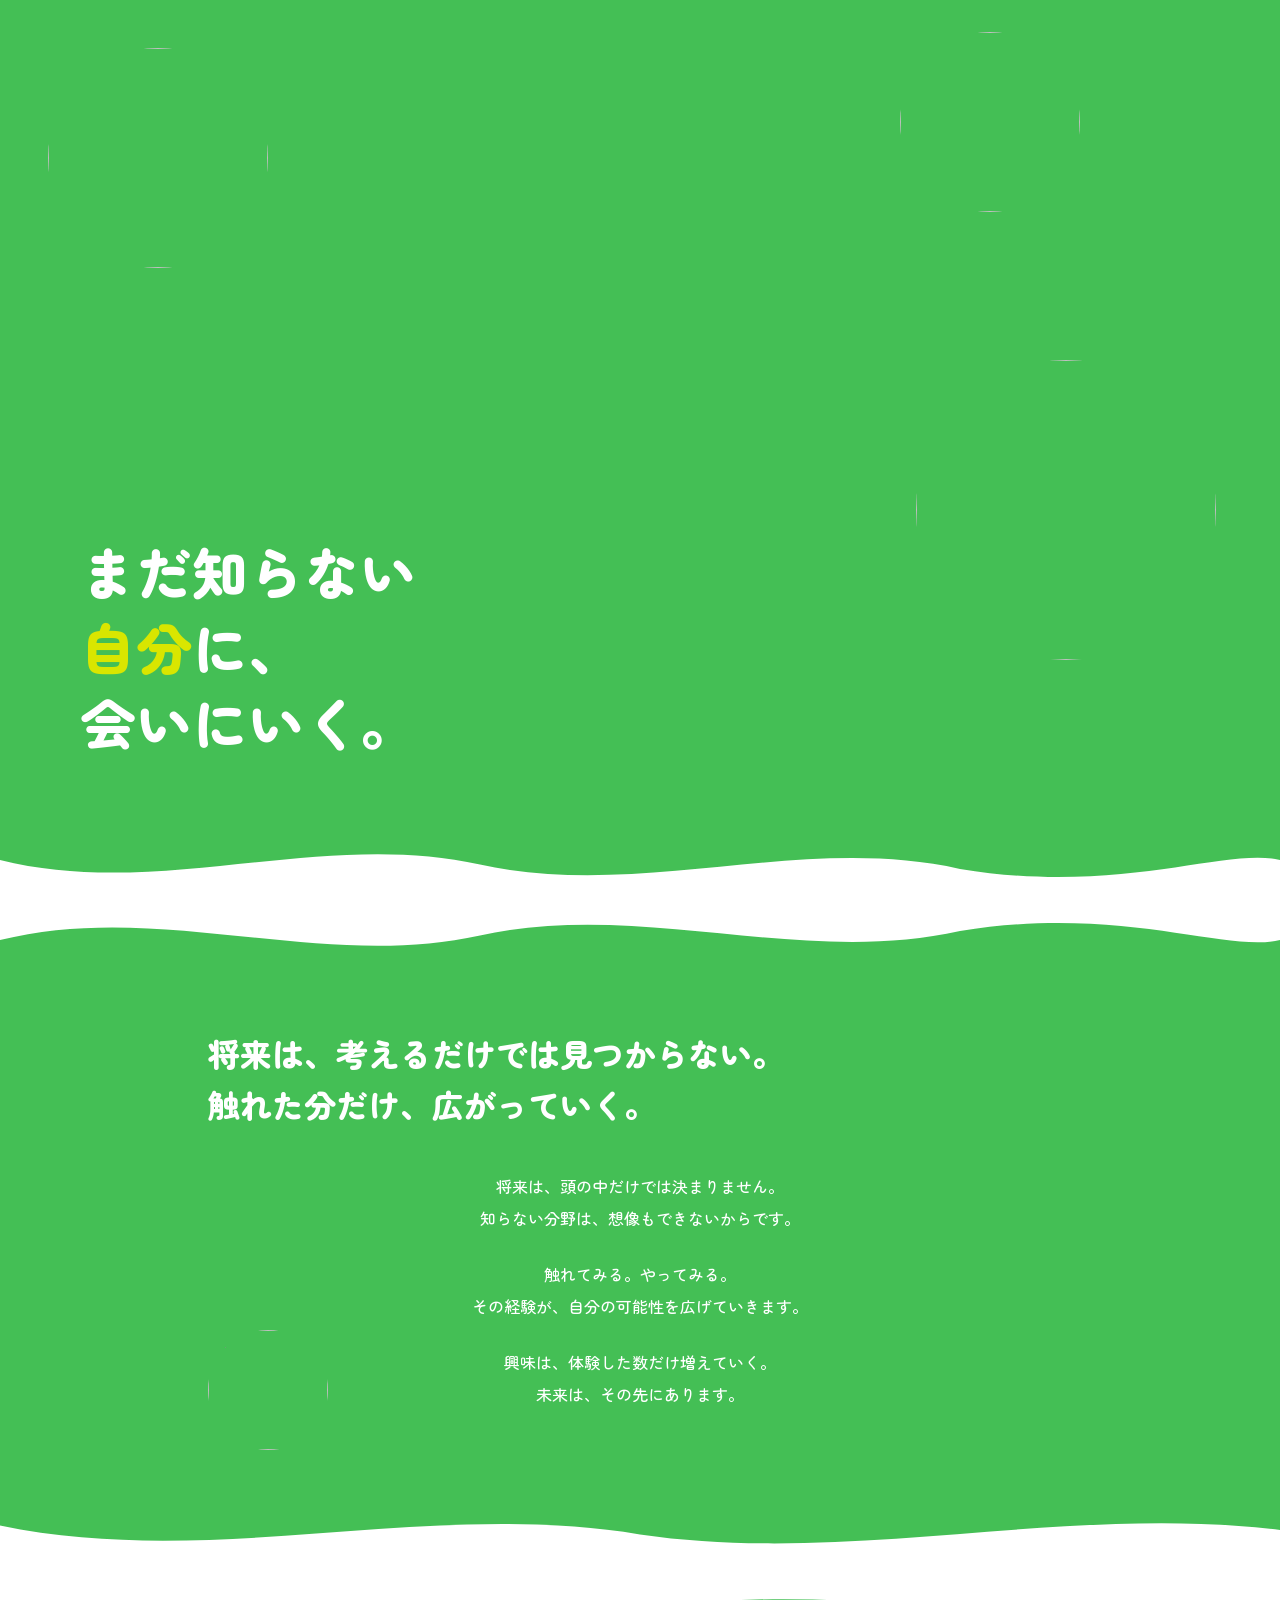
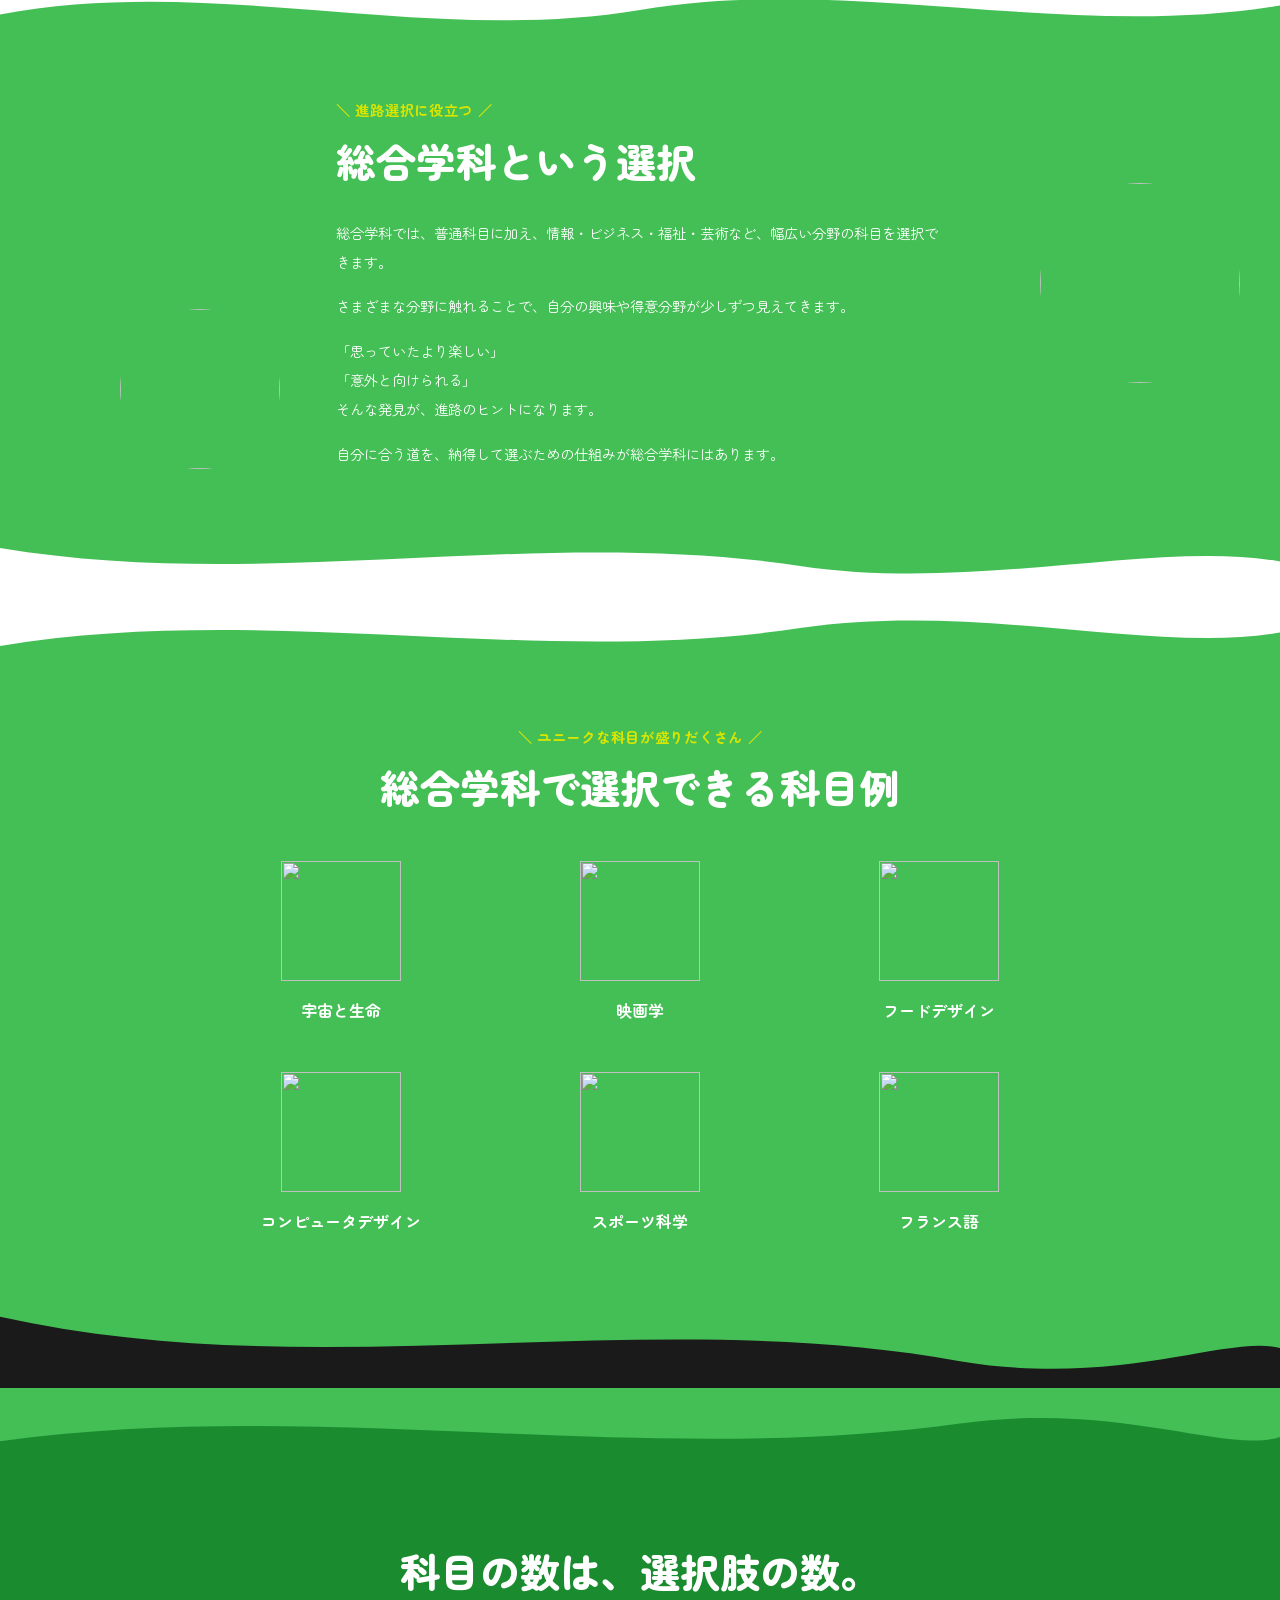
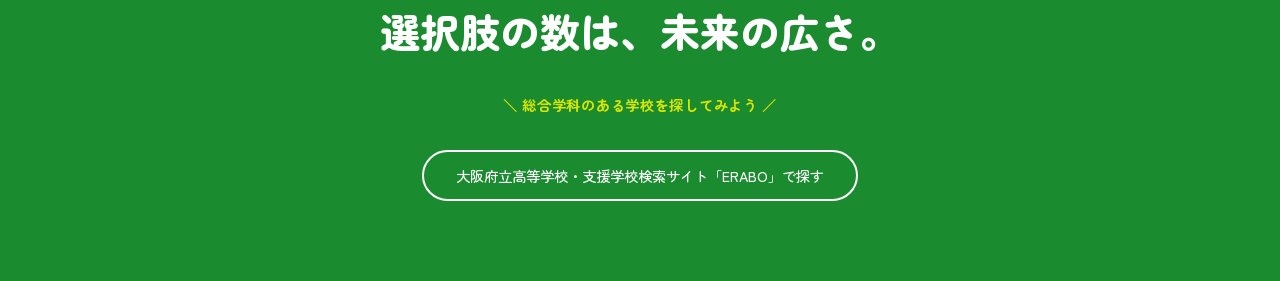
==== pop/index.html @ bb30a40f "下地完成" ====
<!doctype html>
<html lang="ja">
  <head>
    <meta charset="UTF-8" />
    <meta name="viewport" content="width=device-width, initial-scale=1.0" />
    <title>まだ知らない自分に、会いにいく。</title>
    <link rel="preconnect" href="https://fonts.googleapis.com" />
    <link rel="preconnect" href="https://fonts.gstatic.com" crossorigin />
    <link
      href="https://fonts.googleapis.com/css2?family=Zen+Maru+Gothic:wght@300;400;500;700;900&display=swap"
      rel="stylesheet"
    />
    <link rel="stylesheet" href="styles.css" />
  </head>
  <body>

    <!-- ========== HERO ========== -->
    <header class="hero">
      <figure class="hero__photo hero__photo--tl">
        <img src="./assets/photo-star.png" alt="" />
      </figure>
      <figure class="hero__photo hero__photo--tr">
        <img src="./assets/photo-teacher.png" alt="" />
      </figure>
      <figure class="hero__photo hero__photo--cr">
        <img src="./assets/photo-film.png" alt="" />
      </figure>
      <div class="hero__text">
        <h1 class="hero__catch">
          まだ知らない<br /><span class="hero__hl">自分</span>に、<br />会いにいく。
        </h1>
      </div>
      <!-- ↓ Figmaからパスをコピーして差し替えてください -->
      <div class="hero__wave" aria-hidden="true">
        <svg viewBox="0 0 1440 90" preserveAspectRatio="none" xmlns="http://www.w3.org/2000/svg">
          <path d="M0,45 C180,90 360,10 540,50 C720,90 900,15 1080,55 C1260,85 1380,30 1440,45 L1440,90 L0,90 Z" fill="white" />
        </svg>
      </div>
    </header>

    <!-- ========== MESSAGE ========== -->
    <section class="message">
      <div class="message__wave-top" aria-hidden="true">
        <svg viewBox="0 0 1440 90" preserveAspectRatio="none" xmlns="http://www.w3.org/2000/svg">
          <path d="M0,45 C180,0 360,80 540,40 C720,0 900,75 1080,35 C1260,5 1380,60 1440,45 L1440,0 L0,0 Z" fill="white" />
        </svg>
      </div>
      <div class="message__inner">
        <h2 class="message__title">
          将来は、考えるだけでは見つからない。<br />触れた分だけ、広がっていく。
        </h2>
        <div class="message__body">
          <p>将来は、頭の中だけでは決まりません。<br />知らない分野は、想像もできないからです。</p>
          <p>触れてみる。やってみる。<br />その経験が、自分の可能性を広げていきます。</p>
          <p>興味は、体験した数だけ増えていく。<br />未来は、その先にあります。</p>
        </div>
        <figure class="message__photo">
          <img src="./assets/photo-paint.png" alt="" />
        </figure>
      </div>
      <div class="message__wave-bottom" aria-hidden="true">
        <svg viewBox="0 0 1440 90" preserveAspectRatio="none" xmlns="http://www.w3.org/2000/svg">
          <path d="M0,40 C240,90 480,10 720,50 C960,85 1200,15 1440,45 L1440,90 L0,90 Z" fill="white" />
        </svg>
      </div>
    </section>

    <!-- ========== CHOICE ========== -->
    <section class="choice">
      <div class="choice__wave-top" aria-hidden="true">
        <svg viewBox="0 0 1440 90" preserveAspectRatio="none" xmlns="http://www.w3.org/2000/svg">
          <path d="M0,50 C240,5 480,85 720,45 C960,5 1200,80 1440,40 L1440,0 L0,0 Z" fill="white" />
        </svg>
      </div>
      <div class="choice__layout">
        <figure class="choice__photo choice__photo--left" aria-hidden="true">
          <img src="./assets/photo-art.png" alt="" />
        </figure>
        <div class="choice__content">
          <p class="choice__kicker">＼ 進路選択に役立つ ／</p>
          <h2 class="choice__title">総合学科という選択</h2>
          <div class="choice__body">
            <p>
              総合学科では、普通科目に加え、情報・ビジネス・福祉・芸術など、幅広い分野の科目を選択できます。
            </p>
            <p>
              さまざまな分野に触れることで、自分の興味や得意分野が少しずつ見えてきます。
            </p>
            <p>
              「思っていたより楽しい」<br />「意外と向けられる」<br />そんな発見が、進路のヒントになります。
            </p>
            <p>自分に合う道を、納得して選ぶための仕組みが総合学科にはあります。</p>
          </div>
        </div>
        <figure class="choice__photo choice__photo--right" aria-hidden="true">
          <img src="./assets/photo-class.png" alt="" />
        </figure>
      </div>
      <div class="choice__wave-bottom" aria-hidden="true">
        <svg viewBox="0 0 1440 90" preserveAspectRatio="none" xmlns="http://www.w3.org/2000/svg">
          <path d="M0,35 C300,85 600,10 900,55 C1100,85 1300,25 1440,50 L1440,90 L0,90 Z" fill="white" />
        </svg>
      </div>
    </section>

    <!-- ========== EXAMPLE ========== -->
    <section class="example">
      <div class="example__wave-top" aria-hidden="true">
        <svg viewBox="0 0 1440 90" preserveAspectRatio="none" xmlns="http://www.w3.org/2000/svg">
          <path d="M0,55 C300,5 600,80 900,35 C1100,5 1300,65 1440,40 L1440,0 L0,0 Z" fill="white" />
        </svg>
      </div>
      <div class="example__inner">
        <p class="example__kicker">＼ ユニークな科目が盛りだくさん ／</p>
        <h2 class="example__title">総合学科で選択できる科目例</h2>
        <ul class="example__grid">
          <li class="example__item">
            <figure class="example__icon">
              <img src="./assets/icon-space.png" alt="" />
            </figure>
            <p class="example__label">宇宙と生命</p>
          </li>
          <li class="example__item">
            <figure class="example__icon">
              <img src="./assets/icon-film.png" alt="" />
            </figure>
            <p class="example__label">映画学</p>
          </li>
          <li class="example__item">
            <figure class="example__icon">
              <img src="./assets/icon-food.png" alt="" />
            </figure>
            <p class="example__label">フードデザイン</p>
          </li>
          <li class="example__item">
            <figure class="example__icon">
              <img src="./assets/icon-computer.png" alt="" />
            </figure>
            <p class="example__label">コンピュータデザイン</p>
          </li>
          <li class="example__item">
            <figure class="example__icon">
              <img src="./assets/icon-sports.png" alt="" />
            </figure>
            <p class="example__label">スポーツ科学</p>
          </li>
          <li class="example__item">
            <figure class="example__icon">
              <img src="./assets/icon-french.png" alt="" />
            </figure>
            <p class="example__label">フランス語</p>
          </li>
        </ul>
      </div>
      <!-- 黒ウェーブ: Figmaからパスを差し替えてください -->
      <div class="example__wave-bottom" aria-hidden="true">
        <svg viewBox="0 0 1440 100" preserveAspectRatio="none" xmlns="http://www.w3.org/2000/svg">
          <path d="M0,20 C360,100 720,5 1080,70 C1260,100 1380,40 1440,55 L1440,100 L0,100 Z" fill="#1A1A1A" />
        </svg>
      </div>
    </section>

    <!-- ========== CTA ========== -->
    <section class="cta">
      <div class="cta__lower">
        <div class="cta__wave" aria-hidden="true">
          <svg viewBox="0 0 1440 100" preserveAspectRatio="none" xmlns="http://www.w3.org/2000/svg">
            <path d="M0,60 C360,10 720,90 1080,40 C1260,15 1380,75 1440,55 L1440,0 L0,0 Z" fill="var(--clr-green)" />
          </svg>
        </div>
        <div class="cta__inner">
          <h2 class="cta__title">
            科目の数は、選択肢の数。<br />選択肢の数は、未来の広さ。
          </h2>
          <p class="cta__kicker">＼ 総合学科のある学校を探してみよう ／</p>
          <a href="#" class="cta__btn">
            大阪府立高等学校・支援学校検索サイト「ERABO」で探す
          </a>
        </div>
      </div>
    </section>

  </body>
</html>
---- pop/styles.css ----
/* ==============================================
   Design Tokens
   ============================================== */
:root {
  --clr-green:       #44BF55;
  --clr-green-dark:  #1A8B2F;
  --clr-yellow:      #D9E600;
  --clr-white:       #FFFFFF;
  --clr-black:       #1A1A1A;
  --clr-text:        #1A1A1A;

  --ff-base: 'Zen Maru Gothic', sans-serif;
  --fs-xs:   0.75rem;
  --fs-sm:   0.9rem;
  --fs-base: 1rem;
  --fs-md:   1.125rem;
  --fs-lg:   1.5rem;
  --fs-xl:   2rem;
  --fs-2xl:  2.5rem;
  --fs-3xl:  3.5rem;
  --fw-reg:  400;
  --fw-med:  500;
  --fw-bold: 700;
  --fw-blk:  900;

  --sp-8:  0.5rem;
  --sp-12: 0.75rem;
  --sp-16: 1rem;
  --sp-24: 1.5rem;
  --sp-32: 2rem;
  --sp-40: 2.5rem;
  --sp-48: 3rem;
  --sp-64: 4rem;
  --sp-80: 5rem;

  --w-inner:  960px;
  --r-full:   9999px;
}

/* ==============================================
   Reset & Base
   ============================================== */
*, *::before, *::after {
  box-sizing: border-box;
  margin: 0;
  padding: 0;
}

body {
  font-family: var(--ff-base);
  color: var(--clr-text);
  line-height: 1.7;
  background: var(--clr-white);
  -webkit-font-smoothing: antialiased;
}

img    { display: block; max-width: 100%; height: auto; }
ul     { list-style: none; }
a      { text-decoration: none; }
figure { margin: 0; }

/* ==============================================
   Wave utility
   ============================================== */
.hero__wave,
.message__wave-top,
.message__wave-bottom,
.choice__wave-top,
.choice__wave-bottom,
.example__wave-top,
.example__wave-bottom,
.cta__wave {
  display: block;
  line-height: 0;
}

.hero__wave svg,
.message__wave-top svg,
.message__wave-bottom svg,
.choice__wave-top svg,
.choice__wave-bottom svg,
.example__wave-top svg,
.example__wave-bottom svg,
.cta__wave svg {
  width: 100%;
  display: block;
}

/* ==============================================
   Hero
   ============================================== */
.hero {
  position: relative;
  background: var(--clr-green);
  min-height: 100vh;
  overflow: hidden;
}

.hero__photo {
  position: absolute;
  border-radius: 50%;
  overflow: hidden;
}

.hero__photo img {
  width: 100%;
  height: 100%;
  object-fit: cover;
}

.hero__photo--tl {
  width: 220px;
  height: 220px;
  top: 48px;
  left: 48px;
}

.hero__photo--tr {
  width: 180px;
  height: 180px;
  top: 32px;
  right: 200px;
}

.hero__photo--cr {
  width: 300px;
  height: 300px;
  top: 50%;
  right: 64px;
  transform: translateY(-30%);
}

.hero__text {
  position: absolute;
  bottom: 140px;
  left: 80px;
}

.hero__catch {
  font-size: var(--fs-3xl);
  font-weight: var(--fw-blk);
  color: var(--clr-white);
  line-height: 1.35;
}

.hero__hl {
  color: var(--clr-yellow);
}

.hero__wave {
  position: absolute;
  bottom: 0;
  left: 0;
  right: 0;
}

/* ==============================================
   Message
   ============================================== */
.message {
  background: var(--clr-green);
}

.message__inner {
  position: relative;
  max-width: var(--w-inner);
  margin: 0 auto;
  padding: var(--sp-48) var(--sp-48) var(--sp-80);
}

.message__title {
  font-size: var(--fs-xl);
  font-weight: var(--fw-blk);
  color: var(--clr-white);
  line-height: 1.6;
  margin-bottom: var(--sp-40);
}

.message__body {
  display: flex;
  flex-direction: column;
  gap: var(--sp-24);
  font-size: var(--fs-base);
  font-weight: var(--fw-med);
  color: var(--clr-white);
  line-height: 2;
  text-align: center;
}

.message__photo {
  position: absolute;
  bottom: var(--sp-40);
  left: var(--sp-48);
  width: 120px;
  height: 120px;
  border-radius: 50%;
  overflow: hidden;
}

.message__photo img {
  width: 100%;
  height: 100%;
  object-fit: cover;
}

/* ==============================================
   Choice
   ============================================== */
.choice {
  background: var(--clr-green);
}

.choice__layout {
  display: grid;
  grid-template-columns: 120px 1fr 120px;
  align-items: center;
  max-width: var(--w-inner);
  margin: 0 auto;
  padding: var(--sp-48) 0;
  gap: var(--sp-32);
}

.choice__photo {
  border-radius: 50%;
  overflow: hidden;
}

.choice__photo img {
  width: 100%;
  height: 100%;
  object-fit: cover;
}

.choice__photo--left {
  width: 160px;
  height: 160px;
  align-self: end;
  transform: translateX(-40px);
}

.choice__photo--right {
  width: 200px;
  height: 200px;
  align-self: center;
  transform: translateX(40px);
}

.choice__content {
  padding: 0 var(--sp-24);
}

.choice__kicker {
  font-size: var(--fs-sm);
  font-weight: var(--fw-bold);
  color: var(--clr-yellow);
  margin-bottom: var(--sp-12);
  letter-spacing: 0.05em;
}

.choice__title {
  font-size: var(--fs-2xl);
  font-weight: var(--fw-blk);
  color: var(--clr-white);
  line-height: 1.3;
  margin-bottom: var(--sp-32);
}

.choice__body {
  display: flex;
  flex-direction: column;
  gap: var(--sp-16);
  font-size: var(--fs-sm);
  color: var(--clr-white);
  line-height: 2;
}

/* ==============================================
   Example
   ============================================== */
.example {
  background: var(--clr-green);
}

.example__inner {
  max-width: var(--w-inner);
  margin: 0 auto;
  padding: var(--sp-48) var(--sp-48) var(--sp-64);
}

.example__kicker {
  text-align: center;
  font-size: var(--fs-sm);
  font-weight: var(--fw-bold);
  color: var(--clr-yellow);
  margin-bottom: var(--sp-12);
  letter-spacing: 0.05em;
}

.example__title {
  text-align: center;
  font-size: var(--fs-2xl);
  font-weight: var(--fw-blk);
  color: var(--clr-white);
  line-height: 1.3;
  margin-bottom: var(--sp-48);
}

.example__grid {
  display: grid;
  grid-template-columns: repeat(3, 1fr);
  gap: var(--sp-48) var(--sp-32);
}

.example__item {
  display: flex;
  flex-direction: column;
  align-items: center;
  gap: var(--sp-16);
}

.example__icon {
  width: 120px;
  height: 120px;
  display: flex;
  align-items: center;
  justify-content: center;
}

.example__icon img {
  width: 100%;
  height: 100%;
  object-fit: contain;
}

.example__label {
  font-size: var(--fs-base);
  font-weight: var(--fw-bold);
  color: var(--clr-white);
  text-align: center;
}

/* ==============================================
   CTA
   ============================================== */
.cta {
  background: var(--clr-green);
}

.cta__lower {
  background: var(--clr-green-dark);
}

.cta__inner {
  max-width: var(--w-inner);
  margin: 0 auto;
  padding: var(--sp-64) var(--sp-48) var(--sp-80);
  display: flex;
  flex-direction: column;
  align-items: center;
  gap: var(--sp-32);
  text-align: center;
}

.cta__title {
  font-size: var(--fs-2xl);
  font-weight: var(--fw-blk);
  color: var(--clr-white);
  line-height: 1.5;
}

.cta__kicker {
  font-size: var(--fs-sm);
  font-weight: var(--fw-bold);
  color: var(--clr-yellow);
  letter-spacing: 0.05em;
}

.cta__btn {
  display: inline-block;
  border: 2px solid var(--clr-white);
  color: var(--clr-white);
  font-size: var(--fs-sm);
  font-weight: var(--fw-med);
  font-family: var(--ff-base);
  padding: var(--sp-12) var(--sp-32);
  border-radius: var(--r-full);
  line-height: 1.6;
  transition: background 0.25s ease, color 0.25s ease;
}

.cta__btn:hover {
  background: var(--clr-white);
  color: var(--clr-green-dark);
}
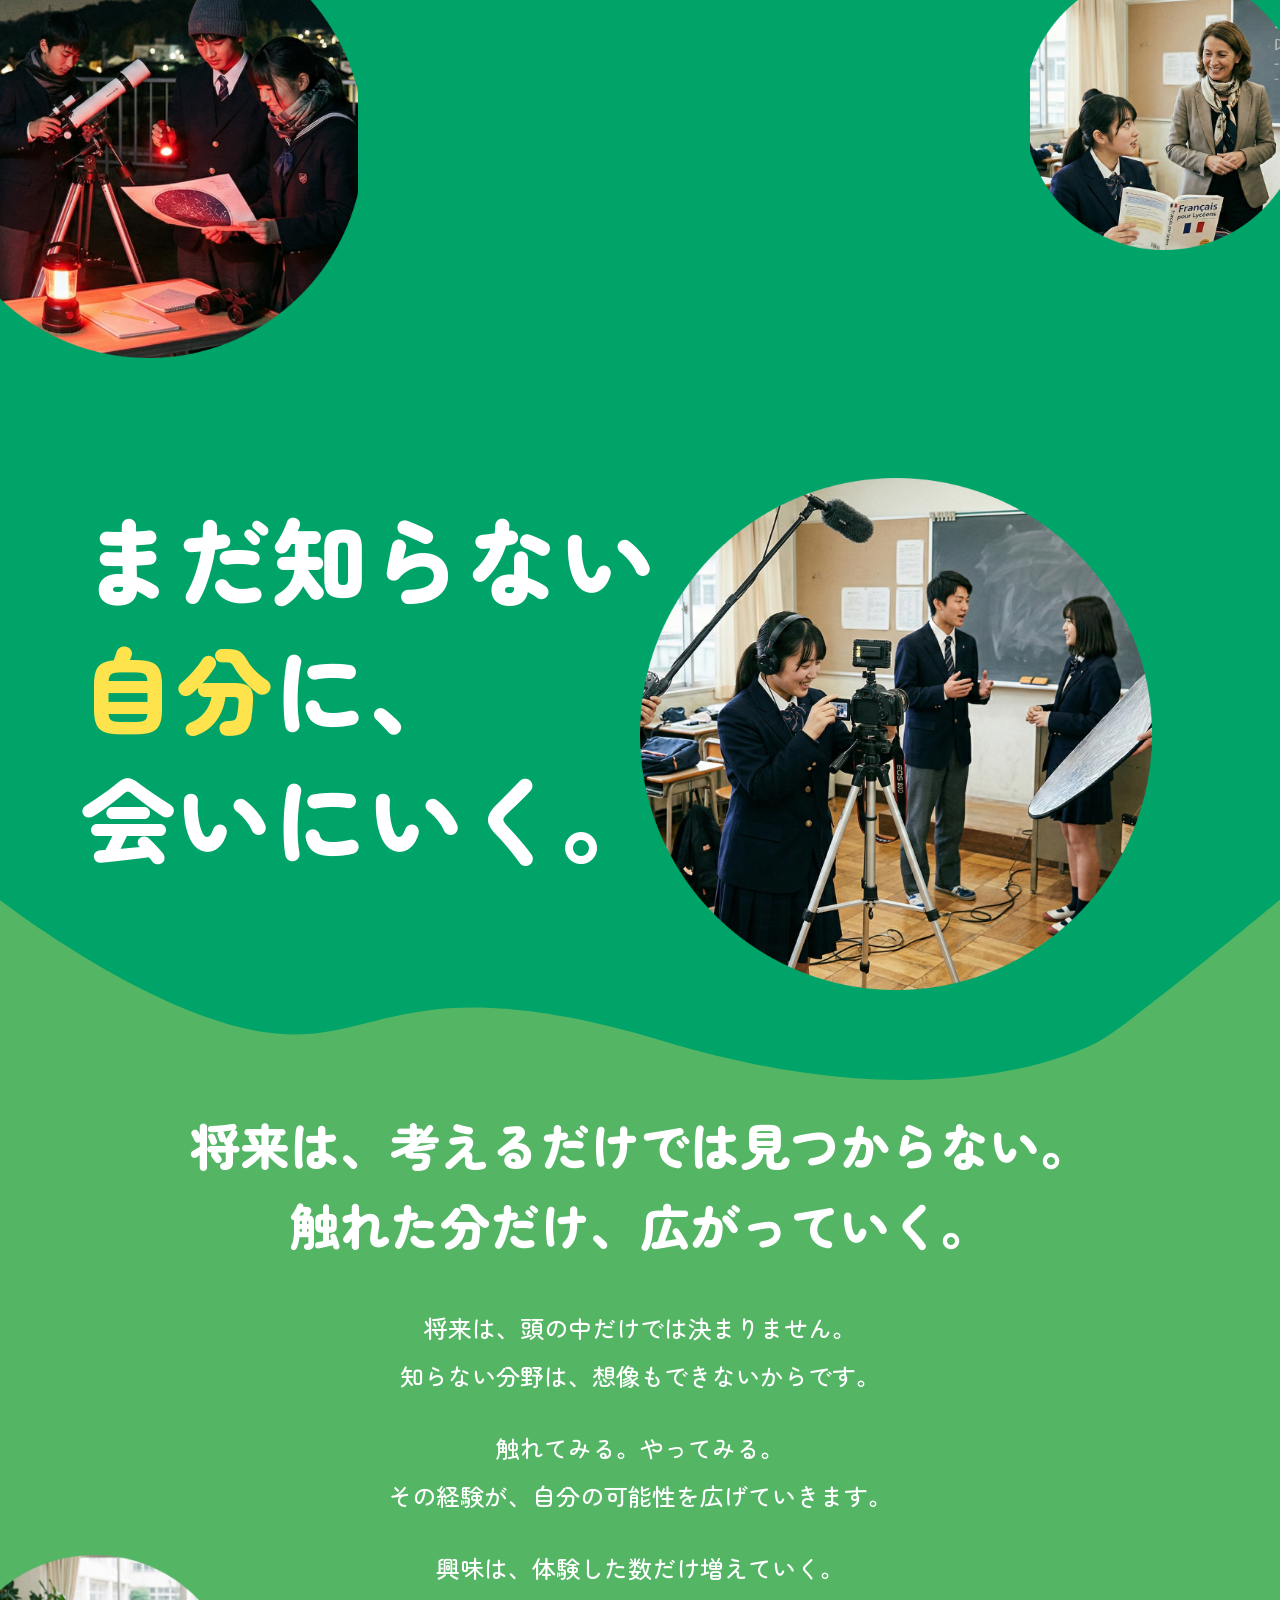
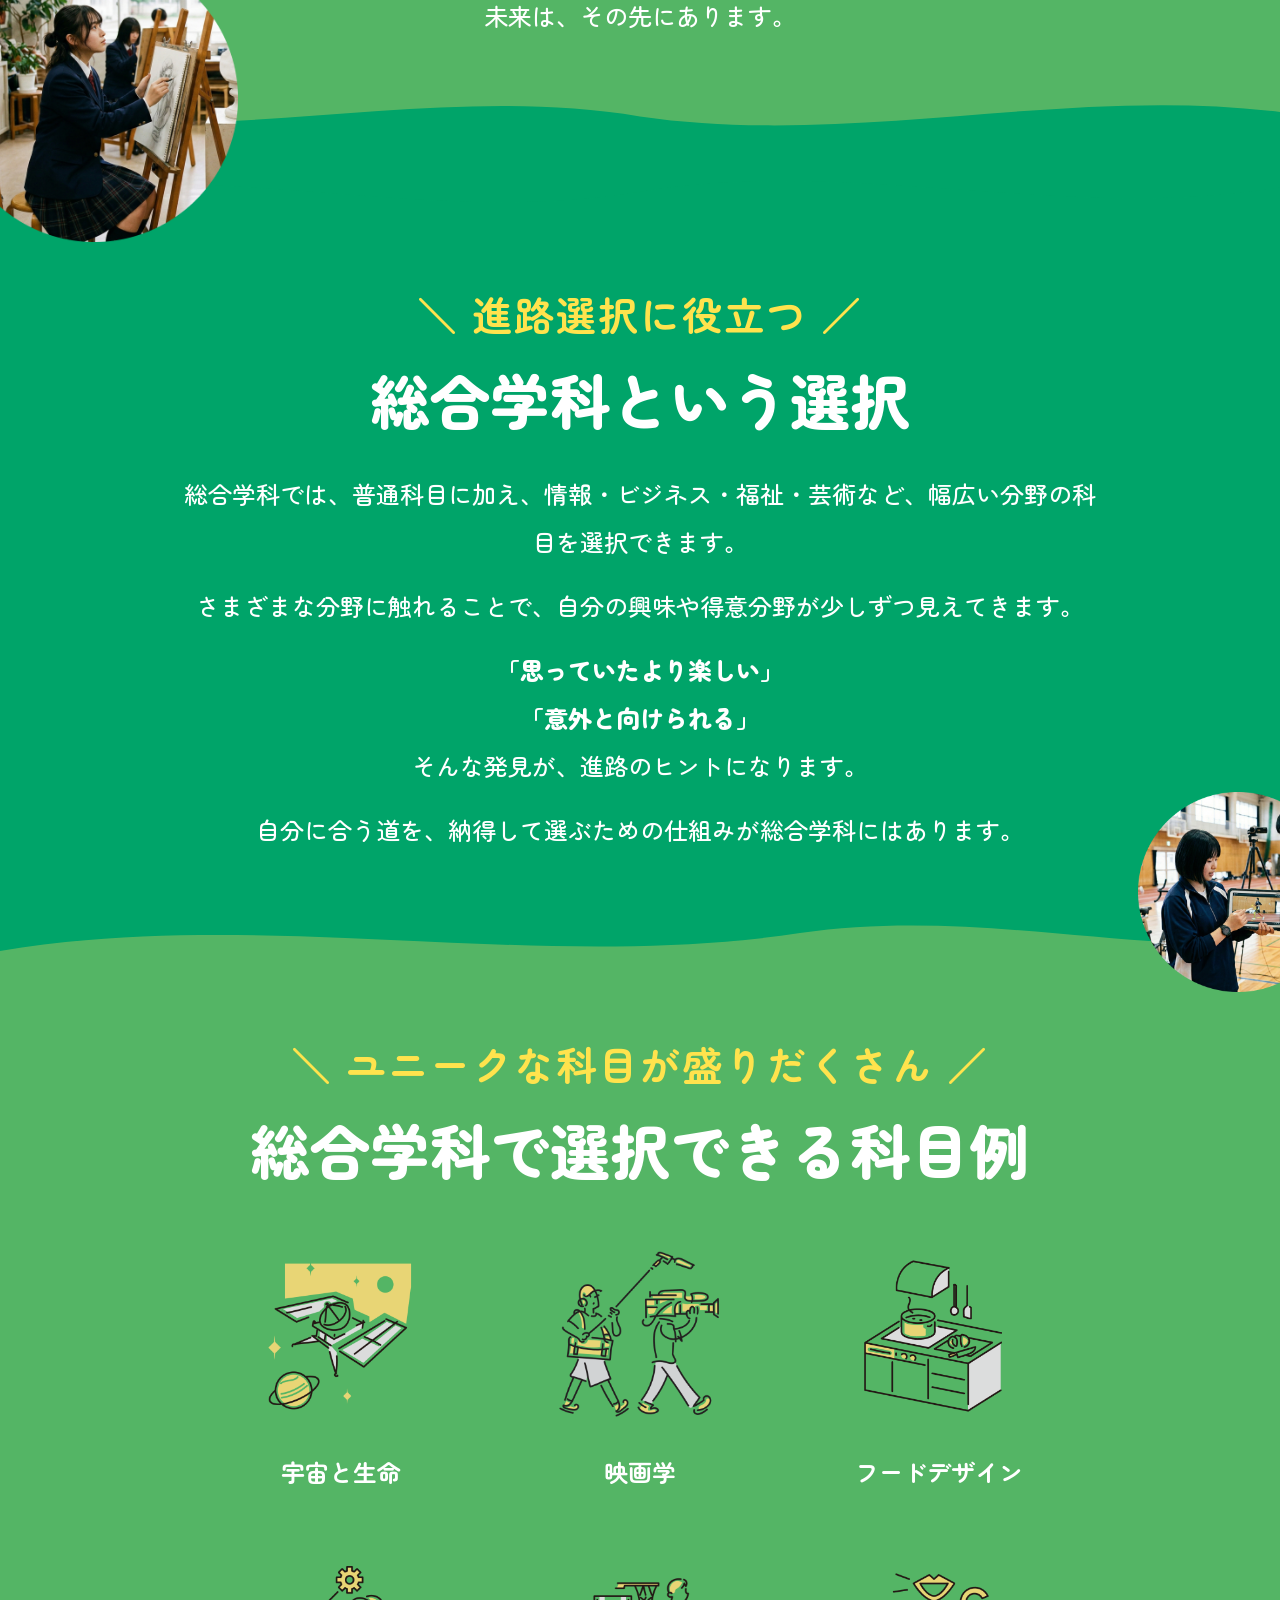
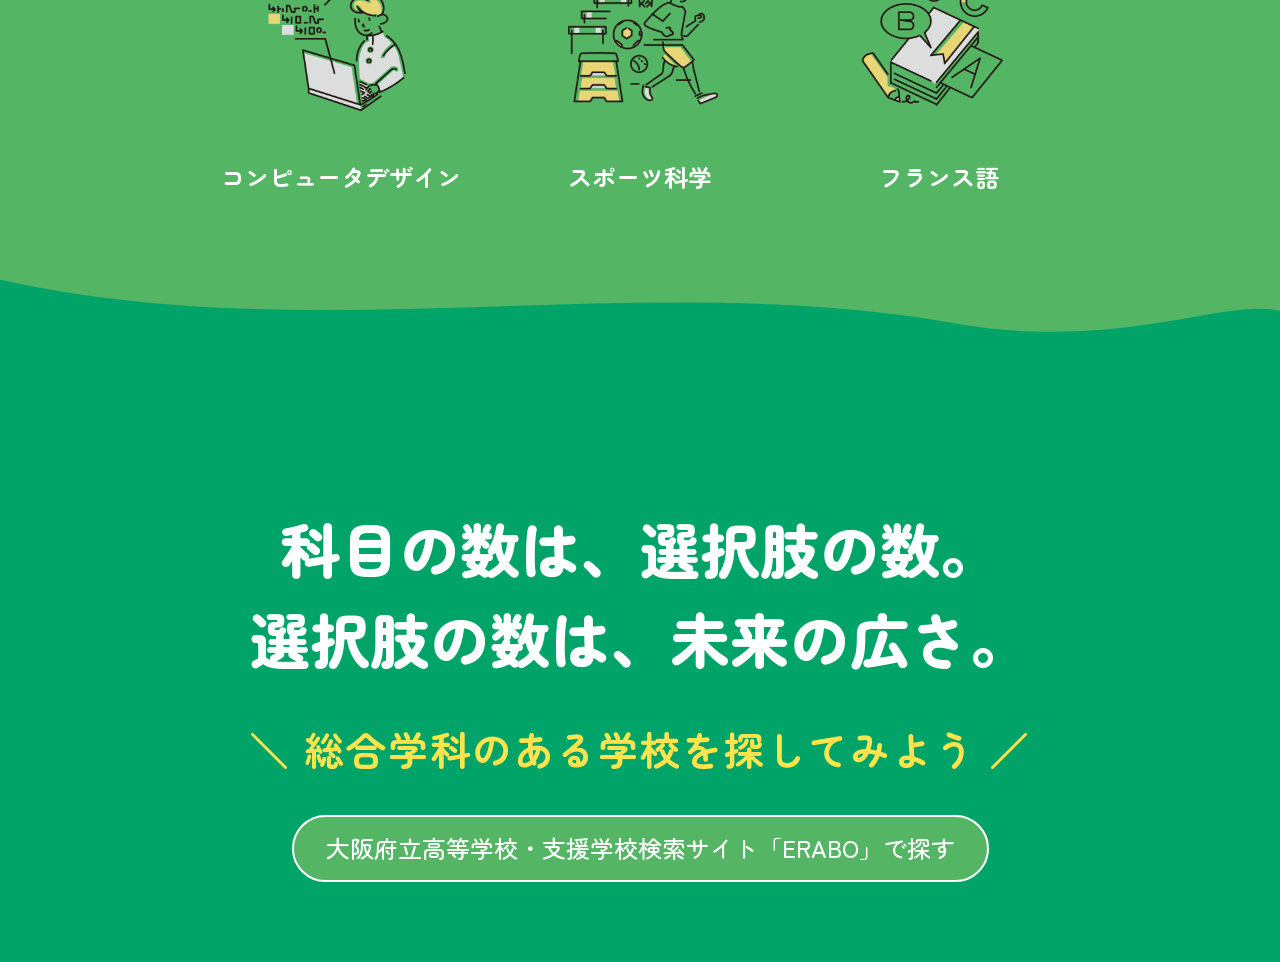
==== commit b0994a3e: "ラーラ基本まで" ====
--- a/pop/index.html
+++ b/pop/index.html
@@ -13,7 +13,6 @@
     <link rel="stylesheet" href="styles.css" />
   </head>
   <body>
-
     <!-- ========== HERO ========== -->
     <header class="hero">
       <figure class="hero__photo hero__photo--tl">
@@ -27,22 +26,47 @@
       </figure>
       <div class="hero__text">
         <h1 class="hero__catch">
-          まだ知らない<br /><span class="hero__hl">自分</span>に、<br />会いにいく。
+          まだ知らない<br /><span class="hero__hl">自分</span
+          >に、<br />会いにいく。
         </h1>
       </div>
       <!-- ↓ Figmaからパスをコピーして差し替えてください -->
-      <div class="hero__wave" aria-hidden="true">
-        <svg viewBox="0 0 1440 90" preserveAspectRatio="none" xmlns="http://www.w3.org/2000/svg">
-          <path d="M0,45 C180,90 360,10 540,50 C720,90 900,15 1080,55 C1260,85 1380,30 1440,45 L1440,90 L0,90 Z" fill="white" />
-        </svg>
-      </div>
+      <!-- <div class="hero__wave" aria-hidden="true">
+        <svg
+          preserveAspectRatio="none"
+          xmlns="http://www.w3.org/2000/svg"
+        >
+          <path
+            d="M0,45 C180,90 360,10 540,50 C720,90 900,15 1080,55 C1260,85 1380,30 1440,45 L1440,90 L0,90 Z"
+            fill="#00A469"
+          />
+        </svg>
+      </div> -->
     </header>
 
     <!-- ========== MESSAGE ========== -->
     <section class="message">
       <div class="message__wave-top" aria-hidden="true">
-        <svg viewBox="0 0 1440 90" preserveAspectRatio="none" xmlns="http://www.w3.org/2000/svg">
-          <path d="M0,45 C180,0 360,80 540,40 C720,0 900,75 1080,35 C1260,5 1380,60 1440,45 L1440,0 L0,0 Z" fill="white" />
+        <!-- <svg
+          viewBox="0 0 1440 90"
+          preserveAspectRatio="none"
+          xmlns="http://www.w3.org/2000/svg"
+        >
+          <path
+            d="M0,45 C180,0 360,80 540,40 C720,0 900,75 1080,35 C1260,5 1380,60 1440,45 L1440,0 L0,0 Z"
+            fill="#00A469"
+          />
+        </svg> -->
+        <svg
+          viewBox="0 0 1720 403"
+          preserveAspectRatio="none"
+          fill="#00A469"
+          xmlns="http://www.w3.org/2000/svg"
+        >
+          <path
+            d="M1719.5 0C1719.5 0 1515.39 282.019 1477 316C1438.61 349.98 1246.11 493.5 892.108 316C538.109 138.5 509.386 335.355 353.497 295.5C197.675 255.662 0.17025 0.220221 0 0H1719.5Z"
+            fill="#00A469"
+          />
         </svg>
       </div>
       <div class="message__inner">
@@ -50,17 +74,30 @@
           将来は、考えるだけでは見つからない。<br />触れた分だけ、広がっていく。
         </h2>
         <div class="message__body">
-          <p>将来は、頭の中だけでは決まりません。<br />知らない分野は、想像もできないからです。</p>
-          <p>触れてみる。やってみる。<br />その経験が、自分の可能性を広げていきます。</p>
-          <p>興味は、体験した数だけ増えていく。<br />未来は、その先にあります。</p>
-        </div>
-        <figure class="message__photo">
-          <img src="./assets/photo-paint.png" alt="" />
-        </figure>
-      </div>
+          <p>
+            将来は、頭の中だけでは決まりません。<br />知らない分野は、想像もできないからです。
+          </p>
+          <p>
+            触れてみる。やってみる。<br />その経験が、自分の可能性を広げていきます。
+          </p>
+          <p>
+            興味は、体験した数だけ増えていく。<br />未来は、その先にあります。
+          </p>
+        </div>
+      </div>
+      <figure class="message__photo">
+        <img src="./assets/photo-paint.png" alt="" />
+      </figure>
       <div class="message__wave-bottom" aria-hidden="true">
-        <svg viewBox="0 0 1440 90" preserveAspectRatio="none" xmlns="http://www.w3.org/2000/svg">
-          <path d="M0,40 C240,90 480,10 720,50 C960,85 1200,15 1440,45 L1440,90 L0,90 Z" fill="white" />
+        <svg
+          viewBox="0 0 1440 90"
+          preserveAspectRatio="none"
+          xmlns="http://www.w3.org/2000/svg"
+        >
+          <path
+            d="M0,40 C240,90 480,10 720,50 C960,85 1200,15 1440,45 L1440,90 L0,90 Z"
+            fill="#00A469"
+          />
         </svg>
       </div>
     </section>
@@ -68,13 +105,20 @@
     <!-- ========== CHOICE ========== -->
     <section class="choice">
       <div class="choice__wave-top" aria-hidden="true">
-        <svg viewBox="0 0 1440 90" preserveAspectRatio="none" xmlns="http://www.w3.org/2000/svg">
-          <path d="M0,50 C240,5 480,85 720,45 C960,5 1200,80 1440,40 L1440,0 L0,0 Z" fill="white" />
+        <svg
+          viewBox="0 0 1440 90"
+          preserveAspectRatio="none"
+          xmlns="http://www.w3.org/2000/svg"
+        >
+          <path
+            d="M0,50 C240,5 480,85 720,45 C960,5 1200,80 1440,40 L1440,0 L0,0 Z"
+            fill="#00A469"
+          />
         </svg>
       </div>
       <div class="choice__layout">
         <figure class="choice__photo choice__photo--left" aria-hidden="true">
-          <img src="./assets/photo-art.png" alt="" />
+          <!-- <img src="./assets/photo-art.png" alt="" /> -->
         </figure>
         <div class="choice__content">
           <p class="choice__kicker">＼ 進路選択に役立つ ／</p>
@@ -87,27 +131,49 @@
               さまざまな分野に触れることで、自分の興味や得意分野が少しずつ見えてきます。
             </p>
             <p>
-              「思っていたより楽しい」<br />「意外と向けられる」<br />そんな発見が、進路のヒントになります。
-            </p>
-            <p>自分に合う道を、納得して選ぶための仕組みが総合学科にはあります。</p>
+              <span class="choice__highlight">「思っていたより楽しい」</span
+              ><br />
+              <span class="choice__highlight">「意外と向けられる」</span><br />
+              そんな発見が、進路のヒントになります。
+            </p>
+            <p>
+              自分に合う道を、納得して選ぶための仕組みが総合学科にはあります。
+            </p>
           </div>
         </div>
-        <figure class="choice__photo choice__photo--right" aria-hidden="true">
+        <!-- <figure class="choice__photo choice__photo--right" aria-hidden="true">
           <img src="./assets/photo-class.png" alt="" />
-        </figure>
-      </div>
+        </figure> -->
+      </div>
+      <figure class="choice__photo choice__photo--right" aria-hidden="true">
+        <img src="./assets/photo-class.png" alt="" />
+      </figure>
       <div class="choice__wave-bottom" aria-hidden="true">
-        <svg viewBox="0 0 1440 90" preserveAspectRatio="none" xmlns="http://www.w3.org/2000/svg">
-          <path d="M0,35 C300,85 600,10 900,55 C1100,85 1300,25 1440,50 L1440,90 L0,90 Z" fill="white" />
-        </svg>
+        <!-- <svg
+          viewBox="0 0 1440 90"
+          preserveAspectRatio="none"
+          xmlns="http://www.w3.org/2000/svg"
+        >
+          <path
+            d="M0,35 C300,85 600,10 900,55 C1100,85 1300,25 1440,50 L1440,90 L0,90 Z"
+            fill="white"
+          />
+        </svg> -->
       </div>
     </section>
 
     <!-- ========== EXAMPLE ========== -->
     <section class="example">
       <div class="example__wave-top" aria-hidden="true">
-        <svg viewBox="0 0 1440 90" preserveAspectRatio="none" xmlns="http://www.w3.org/2000/svg">
-          <path d="M0,55 C300,5 600,80 900,35 C1100,5 1300,65 1440,40 L1440,0 L0,0 Z" fill="white" />
+        <svg
+          viewBox="0 0 1440 90"
+          preserveAspectRatio="none"
+          xmlns="http://www.w3.org/2000/svg"
+        >
+          <path
+            d="M0,55 C300,5 600,80 900,35 C1100,5 1300,65 1440,40 L1440,0 L0,0 Z"
+            fill="#00A469"
+          />
         </svg>
       </div>
       <div class="example__inner">
@@ -152,10 +218,17 @@
           </li>
         </ul>
       </div>
-      <!-- 黒ウェーブ: Figmaからパスを差し替えてください -->
+
       <div class="example__wave-bottom" aria-hidden="true">
-        <svg viewBox="0 0 1440 100" preserveAspectRatio="none" xmlns="http://www.w3.org/2000/svg">
-          <path d="M0,20 C360,100 720,5 1080,70 C1260,100 1380,40 1440,55 L1440,100 L0,100 Z" fill="#1A1A1A" />
+        <svg
+          viewBox="0 0 1440 100"
+          preserveAspectRatio="none"
+          xmlns="http://www.w3.org/2000/svg"
+        >
+          <path
+            d="M0,20 C360,100 720,5 1080,70 C1260,100 1380,40 1440,55 L1440,100 L0,100 Z"
+            fill="#00A469"
+          />
         </svg>
       </div>
     </section>
@@ -164,8 +237,15 @@
     <section class="cta">
       <div class="cta__lower">
         <div class="cta__wave" aria-hidden="true">
-          <svg viewBox="0 0 1440 100" preserveAspectRatio="none" xmlns="http://www.w3.org/2000/svg">
-            <path d="M0,60 C360,10 720,90 1080,40 C1260,15 1380,75 1440,55 L1440,0 L0,0 Z" fill="var(--clr-green)" />
+          <svg
+            viewBox="0 0 1440 100"
+            preserveAspectRatio="none"
+            xmlns="http://www.w3.org/2000/svg"
+          >
+            <path
+              d="M0,60 C360,10 720,90 1080,40 C1260,15 1380,75 1440,55 L1440,0 L0,0 Z"
+              fill="#00A469"
+            />
           </svg>
         </div>
         <div class="cta__inner">
@@ -179,6 +259,5 @@
         </div>
       </div>
     </section>
-
   </body>
 </html>
--- a/pop/styles.css
+++ b/pop/styles.css
@@ -2,28 +2,31 @@
    Design Tokens
    ============================================== */
 :root {
-  --clr-green:       #44BF55;
-  --clr-green-dark:  #1A8B2F;
-  --clr-yellow:      #D9E600;
-  --clr-white:       #FFFFFF;
-  --clr-black:       #1A1A1A;
-  --clr-text:        #1A1A1A;
+  --clr-green: #54B565;
+  --clr-green-dark: #00A469;
+  --clr-yellow: #FFE34D;
+  --clr-white: #FFFFFF;
+  --clr-black: #1A1A1A;
+  --clr-text: #FFFFFF;
 
   --ff-base: 'Zen Maru Gothic', sans-serif;
-  --fs-xs:   0.75rem;
-  --fs-sm:   0.9rem;
-  --fs-base: 1rem;
-  --fs-md:   1.125rem;
-  --fs-lg:   1.5rem;
-  --fs-xl:   2rem;
-  --fs-2xl:  2.5rem;
-  --fs-3xl:  3.5rem;
-  --fw-reg:  400;
-  --fw-med:  500;
+  --fs-xs: 0.75rem;
+  --fs-sm: 0.9rem;
+  --fs-base: 24px;
+  --fs-md: 1.125rem;
+  --fs-lg: 32px;
+  --fs-24: 24px;
+  --fs-40: 40px;
+  --fs-60: 60px;
+  --fs-xl: 50px;
+  --fs-2xl: 1rem;
+  --fs-3xl: 96px;
+  --fw-reg: 400;
+  --fw-med: 500;
   --fw-bold: 700;
-  --fw-blk:  900;
-
-  --sp-8:  0.5rem;
+  --fw-blk: 900;
+
+  --sp-8: 0.5rem;
   --sp-12: 0.75rem;
   --sp-16: 1rem;
   --sp-24: 1.5rem;
@@ -33,14 +36,16 @@
   --sp-64: 4rem;
   --sp-80: 5rem;
 
-  --w-inner:  960px;
-  --r-full:   9999px;
+  --w-inner: 960px;
+  --r-full: 9999px;
 }
 
 /* ==============================================
    Reset & Base
    ============================================== */
-*, *::before, *::after {
+*,
+*::before,
+*::after {
   box-sizing: border-box;
   margin: 0;
   padding: 0;
@@ -54,10 +59,23 @@
   -webkit-font-smoothing: antialiased;
 }
 
-img    { display: block; max-width: 100%; height: auto; }
-ul     { list-style: none; }
-a      { text-decoration: none; }
-figure { margin: 0; }
+img {
+  display: block;
+  max-width: 100%;
+  height: auto;
+}
+
+ul {
+  list-style: none;
+}
+
+a {
+  text-decoration: none;
+}
+
+figure {
+  margin: 0;
+}
 
 /* ==============================================
    Wave utility
@@ -75,7 +93,6 @@
 }
 
 .hero__wave svg,
-.message__wave-top svg,
 .message__wave-bottom svg,
 .choice__wave-top svg,
 .choice__wave-bottom svg,
@@ -86,20 +103,25 @@
   display: block;
 }
 
+.message__wave-top svg {
+  width: 100%;
+  display: block;
+  height: 20vh;
+}
+
 /* ==============================================
    Hero
    ============================================== */
 .hero {
   position: relative;
-  background: var(--clr-green);
+  background: var(--clr-green-dark);
   min-height: 100vh;
-  overflow: hidden;
 }
 
 .hero__photo {
   position: absolute;
   border-radius: 50%;
-  overflow: hidden;
+  /* overflow: hidden; */
 }
 
 .hero__photo img {
@@ -109,35 +131,37 @@
 }
 
 .hero__photo--tl {
-  width: 220px;
-  height: 220px;
-  top: 48px;
-  left: 48px;
+  width: 30vw;
+  height: 30vw;
+  top: -2vw;
+  left: -2vw;
 }
 
 .hero__photo--tr {
-  width: 180px;
-  height: 180px;
-  top: 32px;
-  right: 200px;
+  width: 20vw;
+  height: 20vw;
+  top: -0.5vw;
+  right: -0.5vw;
 }
 
 .hero__photo--cr {
-  width: 300px;
-  height: 300px;
-  top: 50%;
-  right: 64px;
-  transform: translateY(-30%);
+  width: 40vw;
+  height: 40vw;
+  bottom: -10vh;
+  right: 10vw;
+  z-index: 5;
+
 }
 
 .hero__text {
   position: absolute;
-  bottom: 140px;
+  bottom: 2vh;
   left: 80px;
+  ;
 }
 
 .hero__catch {
-  font-size: var(--fs-3xl);
+  font-size: clamp(32px, 10vw, var(--fs-3xl));
   font-weight: var(--fw-blk);
   color: var(--clr-white);
   line-height: 1.35;
@@ -152,6 +176,7 @@
   bottom: 0;
   left: 0;
   right: 0;
+  display: none;
 }
 
 /* ==============================================
@@ -159,13 +184,14 @@
    ============================================== */
 .message {
   background: var(--clr-green);
+  position: relative;
 }
 
 .message__inner {
-  position: relative;
-  max-width: var(--w-inner);
+
+  max-width: 1200px;
   margin: 0 auto;
-  padding: var(--sp-48) var(--sp-48) var(--sp-80);
+  padding: var(--sp-24) var(--sp-48) var(--sp-32);
 }
 
 .message__title {
@@ -174,6 +200,7 @@
   color: var(--clr-white);
   line-height: 1.6;
   margin-bottom: var(--sp-40);
+  text-align: center;
 }
 
 .message__body {
@@ -189,30 +216,30 @@
 
 .message__photo {
   position: absolute;
-  bottom: var(--sp-40);
-  left: var(--sp-48);
-  width: 120px;
-  height: 120px;
-  border-radius: 50%;
-  overflow: hidden;
+  bottom: -10vh;
+  left: -2vh;
+  width: 20vw;
+  min-width: 150px;
+  z-index: 5;
 }
 
 .message__photo img {
   width: 100%;
-  height: 100%;
-  object-fit: cover;
-}
+  height: auto;
+}
+
 
 /* ==============================================
    Choice
    ============================================== */
 .choice {
-  background: var(--clr-green);
+  background: var(--clr-green-dark);
+  position: relative;
 }
 
 .choice__layout {
   display: grid;
-  grid-template-columns: 120px 1fr 120px;
+  grid-template-columns: 1fr;
   align-items: center;
   max-width: var(--w-inner);
   margin: 0 auto;
@@ -221,12 +248,14 @@
 }
 
 .choice__photo {
+  position: absolute;
   border-radius: 50%;
-  overflow: hidden;
+  /* overflow: hidden; */
+  right: -2vh;
+  bottom: -10vh;
 }
 
 .choice__photo img {
-  width: 100%;
   height: 100%;
   object-fit: cover;
 }
@@ -247,10 +276,11 @@
 
 .choice__content {
   padding: 0 var(--sp-24);
+  text-align: center;
 }
 
 .choice__kicker {
-  font-size: var(--fs-sm);
+  font-size: var(--fs-40);
   font-weight: var(--fw-bold);
   color: var(--clr-yellow);
   margin-bottom: var(--sp-12);
@@ -258,7 +288,7 @@
 }
 
 .choice__title {
-  font-size: var(--fs-2xl);
+  font-size: var(--fs-60);
   font-weight: var(--fw-blk);
   color: var(--clr-white);
   line-height: 1.3;
@@ -269,9 +299,14 @@
   display: flex;
   flex-direction: column;
   gap: var(--sp-16);
-  font-size: var(--fs-sm);
+  font-size: var(--fs-base);
+  font-weight: var(--fw-med);
   color: var(--clr-white);
   line-height: 2;
+}
+
+.choice__highlight {
+  font-weight: var(--fw-blk);
 }
 
 /* ==============================================
@@ -289,7 +324,7 @@
 
 .example__kicker {
   text-align: center;
-  font-size: var(--fs-sm);
+  font-size: var(--fs-40);
   font-weight: var(--fw-bold);
   color: var(--clr-yellow);
   margin-bottom: var(--sp-12);
@@ -298,7 +333,7 @@
 
 .example__title {
   text-align: center;
-  font-size: var(--fs-2xl);
+  font-size: var(--fs-60);
   font-weight: var(--fw-blk);
   color: var(--clr-white);
   line-height: 1.3;
@@ -319,8 +354,8 @@
 }
 
 .example__icon {
-  width: 120px;
-  height: 120px;
+  width: 200px;
+  height: 200px;
   display: flex;
   align-items: center;
   justify-content: center;
@@ -362,14 +397,14 @@
 }
 
 .cta__title {
-  font-size: var(--fs-2xl);
+  font-size: var(--fs-60);
   font-weight: var(--fw-blk);
   color: var(--clr-white);
   line-height: 1.5;
 }
 
 .cta__kicker {
-  font-size: var(--fs-sm);
+  font-size: var(--fs-40);
   font-weight: var(--fw-bold);
   color: var(--clr-yellow);
   letter-spacing: 0.05em;
@@ -379,16 +414,17 @@
   display: inline-block;
   border: 2px solid var(--clr-white);
   color: var(--clr-white);
-  font-size: var(--fs-sm);
+  font-size: var(--fs-24);
   font-weight: var(--fw-med);
   font-family: var(--ff-base);
   padding: var(--sp-12) var(--sp-32);
   border-radius: var(--r-full);
   line-height: 1.6;
   transition: background 0.25s ease, color 0.25s ease;
+  background-color: var(--clr-green);
 }
 
 .cta__btn:hover {
   background: var(--clr-white);
   color: var(--clr-green-dark);
-}
+}
